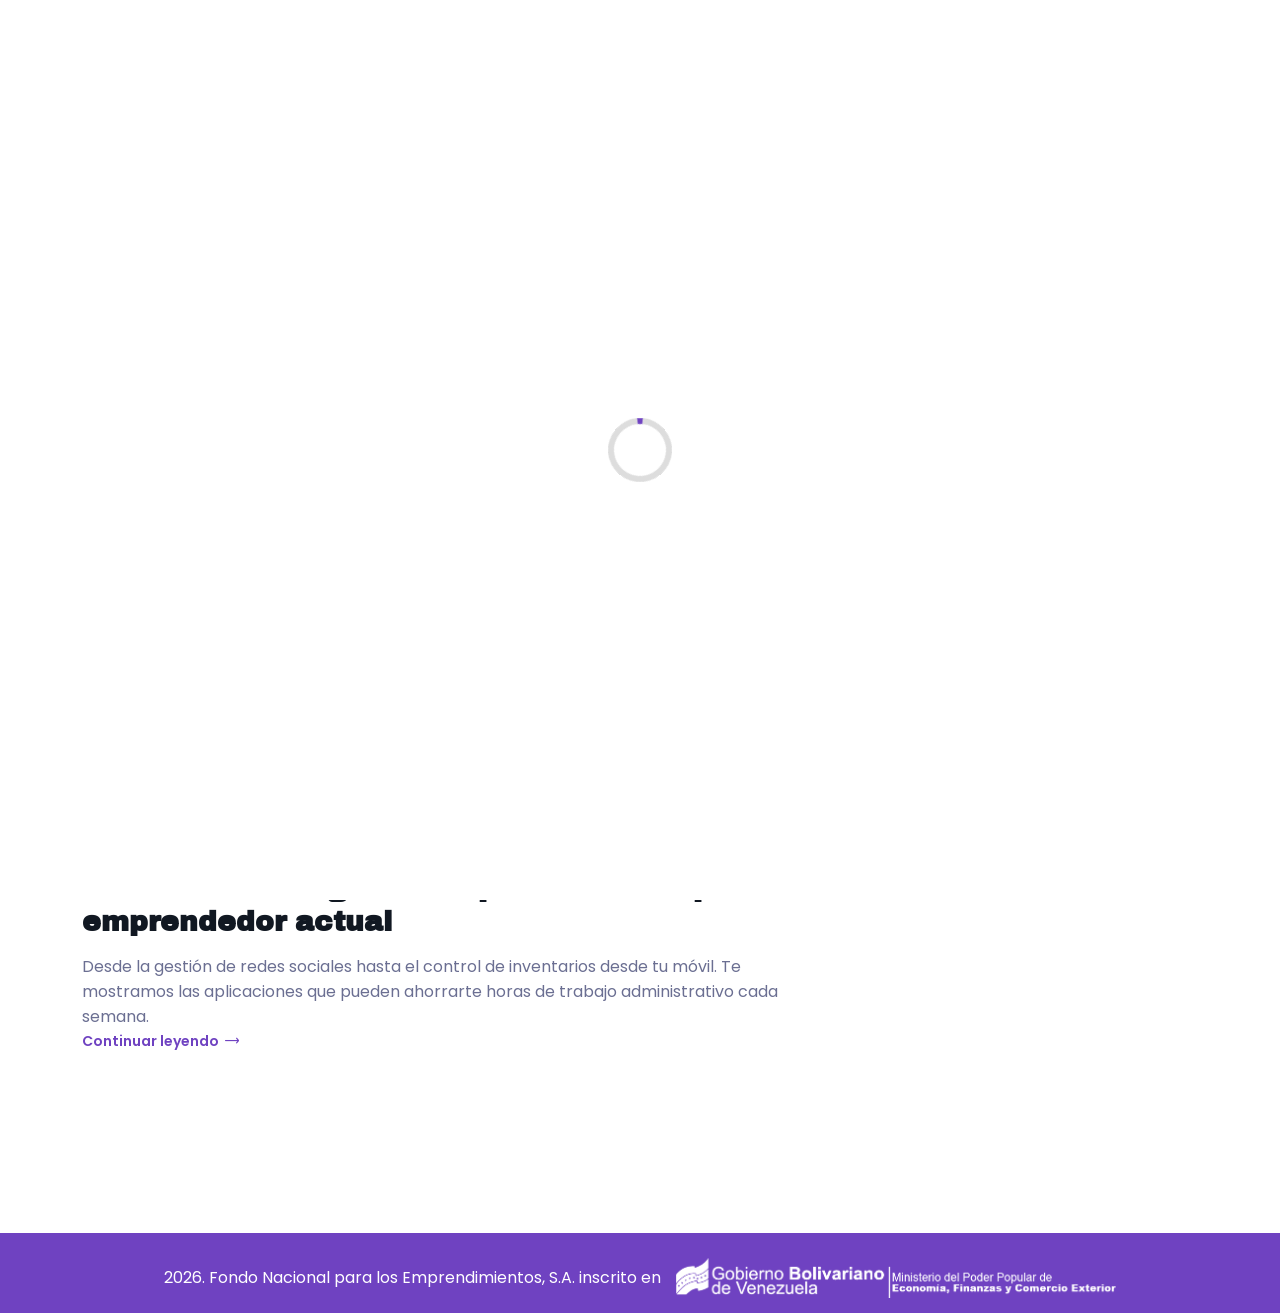
==== blog.html @ 6a9e2966 "Blog and new details paged added" ====
<!DOCTYPE html>
<html class="no-js" lang="">

<head>
    <meta charset="utf-8" />
    <meta http-equiv="x-ua-compatible" content="ie=edge" />
    <title>Blog - Fonaem</title>
    <meta name="description" content="" />
    <meta name="viewport" content="width=device-width, initial-scale=1" />
    <link rel="shortcut icon" type="image/x-icon" href="assets/img/favicon_fonaem.png" />

    <!-- ========================= CSS here ========================= -->
    <link rel="stylesheet" href="assets/css/bootstrap-5.0.0-beta2.min.css" />
    <link rel="stylesheet" href="assets/css/LineIcons.2.0.css" />
    <link rel="stylesheet" href="assets/css/tiny-slider.css" />
    <link rel="stylesheet" href="assets/css/animate.css" />
    <link rel="stylesheet" href="assets/css/main.css" />
    <style>
        .blog-item {
            border-bottom: 1px solid #eee;
            padding-bottom: 40px;
            margin-bottom: 40px;
            transition: all 0.3s ease;
        }

        .blog-item:last-child {
            border-bottom: none;
        }

        .blog-item .blog-content h2 {
            font-size: 28px;
            margin-bottom: 15px;
            color: var(--dark-navy);
        }

        .blog-item .blog-content h2 a:hover {
            color: var(--primary-purple);
        }

        .blog-meta {
            display: flex;
            gap: 20px;
            margin-bottom: 15px;
            font-size: 14px;
            color: #6B6F92;
        }

        .blog-meta i {
            color: var(--primary-purple);
            margin-right: 5px;
        }

        /* Timeline Styles */
        .timeline-sidebar {
            background: #f8f9ff;
            padding: 30px;
            border-radius: 16px;
            position: sticky;
            top: 100px;
        }

        .timeline-title {
            font-size: 20px;
            font-weight: 700;
            margin-bottom: 25px;
            color: var(--dark-navy);
            border-left: 4px solid var(--primary-purple);
            padding-left: 15px;
        }

        .timeline-list {
            position: relative;
            padding-left: 30px;
            list-style: none;
        }

        .timeline-list::before {
            content: '';
            position: absolute;
            left: 0;
            top: 0;
            bottom: 0;
            width: 2px;
            background: #E4E9FF;
        }

        .timeline-item {
            position: relative;
            margin-bottom: 30px;
        }

        .timeline-item::before {
            content: '';
            position: absolute;
            left: -34px;
            top: 5px;
            width: 10px;
            height: 10px;
            border-radius: 50%;
            background: var(--primary-purple);
            border: 2px solid #fff;
            box-shadow: 0 0 0 3px rgba(111, 66, 193, 0.1);
        }

        .timeline-date {
            font-size: 12px;
            font-weight: 700;
            color: var(--primary-purple);
            text-transform: uppercase;
            margin-bottom: 5px;
            display: block;
        }

        .timeline-content h5 {
            font-size: 15px;
            line-height: 1.4;
            margin: 0;
            color: var(--dark-navy);
        }

        .timeline-content h5 a:hover {
            color: var(--bright-blue);
        }
    </style>
</head>

<body>
    <!-- ========================= preloader start ========================= -->
    <div class="preloader">
        <div class="loader">
            <div class="spinner">
                <div class="spinner-container">
                    <div class="spinner-rotator">
                        <div class="spinner-left">
                            <div class="spinner-circle"></div>
                        </div>
                        <div class="spinner-right">
                            <div class="spinner-circle"></div>
                        </div>
                    </div>
                </div>
            </div>
        </div>
    </div>
    <!-- preloader end -->

    <!-- ========================= header start ========================= -->
    <header class="header">
        <div class="navbar-area sticky">
            <div class="container">
                <div class="row align-items-center">
                    <div class="col-lg-12">
                        <nav class="navbar navbar-expand-lg">
                            <a class="navbar-brand" href="index.html">
                                <img src="assets/img/logo/fonaem_logo.png" alt="Logo" />
                            </a>
                            <button class="navbar-toggler" type="button" data-bs-toggle="collapse"
                                data-bs-target="#navbarSupportedContent" aria-controls="navbarSupportedContent"
                                aria-expanded="false" aria-label="Toggle navigation">
                                <span class="toggler-icon"></span>
                                <span class="toggler-icon"></span>
                                <span class="toggler-icon"></span>
                            </button>

                            <div class="collapse navbar-collapse sub-menu-bar" id="navbarSupportedContent">
                                <ul id="nav" class="navbar-nav ms-auto">
                                    <li class="nav-item">
                                        <a class="" href="index.html#home">Inicio</a>
                                    </li>
                                    <li class="nav-item">
                                        <a class="" href="index.html#noticias">Noticias</a>
                                    </li>
                                    <li class="nav-item">
                                        <a class="" href="index.html#service">Productos</a>
                                    </li>
                                    <li class="nav-item">
                                        <a class="" href="index.html#gallery">Galeria</a>
                                    </li>
                                    <!-- <li class="nav-item">
                                        <a class="how-to-btn" href="index.html#home">Como solicitar?</a>
                                    </li> -->
                                    <li class="nav-item">
                                        <a class="active" href="blog.html">Blog</a>
                                    </li>
                                </ul>
                            </div>
                        </nav>
                    </div>
                </div>
            </div>
        </div>
    </header>
    <!-- ========================= header end ========================= -->

    <!-- ========================= page-title-section start ========================= -->
    <section class="page-title-section pt-150 pb-50">
        <div class="container">
            <div class="row">
                <div class="col-lg-12">
                    <div class="section-title">
                        <h2 class="wow fadeInUp" data-wow-delay=".2s">Blog de <span
                                style="color: var(--primary-purple);">Noticias</span></h2>
                        <p class="wow fadeInUp" data-wow-delay=".4s">Información relevante para potenciar tu
                            crecimiento.</p>
                    </div>
                </div>
            </div>
        </div>
    </section>
    <!-- ========================= page-title-section end ========================= -->

    <!-- ========================= blog-section start ========================= -->
    <section class="blog-section pb-100">
        <div class="container">
            <div class="row">
                <!-- Main Blog Content -->
                <div class="col-lg-8">
                    <!-- Blog Item 1 -->
                    <div class="blog-item wow fadeInUp" data-wow-delay=".2s">
                        <div class="blog-content">
                            <div class="blog-meta">
                                <span><i class="lni lni-calendar"></i> 22 de Febrero, 2026</span>
                                <span><i class="lni lni-tag"></i> Guía</span>
                            </div>
                            <h2><a href="post-detail.html">Cómo formalizar tu emprendimiento en 5 pasos efectivos</a>
                            </h2>
                            <p>La formalización es el primer paso hacia el éxito sostenible. Descubre los requisitos
                                legales, desde el registro Mercantil hasta el RIF Emprendedor, y cómo Fonaem te acompaña
                                en cada etapa del proceso digital.</p>
                            <a href="post-detail.html" class="news-link mt-15">Continuar leyendo <i
                                    class="lni lni-arrow-right"></i></a>
                        </div>
                    </div>

                    <!-- Blog Item 2 -->
                    <div class="blog-item wow fadeInUp" data-wow-delay=".3s">
                        <div class="blog-content">
                            <div class="blog-meta">
                                <span><i class="lni lni-calendar"></i> 20 de Febrero, 2026</span>
                                <span><i class="lni lni-tag"></i> Finanzas</span>
                            </div>
                            <h2><a href="post-detail.html">Claves para una gestión financiera saludable en tu
                                    negocio</a></h2>
                            <p>¿Conoces la diferencia entre ingresos y ganancias reales? Aprende herramientas básicas de
                                flujo de caja y cómo solicitar tu microcrédito para capital de trabajo de forma
                                inteligente.</p>
                            <a href="post-detail.html" class="news-link mt-15">Continuar leyendo <i
                                    class="lni lni-arrow-right"></i></a>
                        </div>
                    </div>

                    <!-- Blog Item 3 -->
                    <div class="blog-item wow fadeInUp" data-wow-delay=".4s">
                        <div class="blog-content">
                            <div class="blog-meta">
                                <span><i class="lni lni-calendar"></i> 18 de Febrero, 2026</span>
                                <span><i class="lni lni-tag"></i> Tecnología</span>
                            </div>
                            <h2><a href="post-detail.html">Herramientas digitales imprescindibles para el emprendedor
                                    actual</a></h2>
                            <p>Desde la gestión de redes sociales hasta el control de inventarios desde tu móvil. Te
                                mostramos las aplicaciones que pueden ahorrarte horas de trabajo administrativo cada
                                semana.</p>
                            <a href="post-detail.html" class="news-link mt-15">Continuar leyendo <i
                                    class="lni lni-arrow-right"></i></a>
                        </div>
                    </div>
                </div>

                <!-- Sidebar Timeline -->
                <div class="col-lg-4">
                    <div class="timeline-sidebar wow fadeInRight" data-wow-delay=".5s">
                        <h4 class="timeline-title">Eventos Recientes</h4>
                        <ul class="timeline-list">
                            <li class="timeline-item">
                                <span class="timeline-date">Hoy</span>
                                <div class="timeline-content">
                                    <h5><a href="javascript:void(0)">Apertura de nuevas oficinas de atención
                                            regional</a></h5>
                                </div>
                            </li>
                            <li class="timeline-item">
                                <span class="timeline-date">Ayer</span>
                                <div class="timeline-content">
                                    <h5><a href="javascript:void(0)">Culminación del taller de marketing digital
                                            avanzado</a></h5>
                                </div>
                            </li>
                            <li class="timeline-item">
                                <span class="timeline-date">20 Feb</span>
                                <div class="timeline-content">
                                    <h5><a href="javascript:void(0)">Entrega de financiamientos en el estado Miranda</a>
                                    </h5>
                                </div>
                            </li>
                            <li class="timeline-item">
                                <span class="timeline-date">15 Feb</span>
                                <div class="timeline-content">
                                    <h5><a href="javascript:void(0)">Lanzamiento de la nueva actualización de nuestra
                                            App</a></h5>
                                </div>
                            </li>
                        </ul>
                    </div>
                </div>
            </div>
        </div>
    </section>
    <!-- ========================= blog-section end ========================= -->

    <!-- ========================= footer start ========================= -->
    <footer class="footer">
        <div class="container">
            <div class="widget-wrapper">
            </div>
        </div>
    </footer>

    <div class="copy-right">
        <p>2026. Fondo Nacional para los Emprendimientos, S.A. inscrito en </p>
        <img src="assets/img/footer/footer_cintillo.png" alt="" />
    </div>
    <!-- ========================= footer end ========================= -->

    <!-- ========================= scroll-top ========================= -->
    <a href="#" class="scroll-top btn-hover">
        <i class="lni lni-chevron-up"></i>
    </a>

    <!-- ========================= JS here ========================= -->
    <script src="assets/js/bootstrap-5.0.0-beta2.min.js"></script>
    <script src="assets/js/count-up.min.js"></script>
    <script src="assets/js/tiny-slider.js"></script>
    <script src="assets/js/wow.min.js"></script>
    <script src="assets/js/polifill.js"></script>
    <script src="assets/js/main.js"></script>
</body>

</html>
---- assets/css/main.css ----
/* ============================
  Template Name: Bliss
  Author: uideck
  Description: Digital Agency Bootstrap 5 Landing Page.
  Version: 1.0
=============================== */
@import url("https://fonts.googleapis.com/css2?family=Archivo+Black&family=Archivo:wght@400;500;600;700&family=Poppins:wght@400;500;600;700&display=swap");

.counter-up-section .counter-up-content .counter-up-wrapper .single-counter .icon,
.footer .widget-wrapper .footer-widget .socials li a {
  display: flex;
  justify-content: center;
  align-items: center;
}

/*===========================
    01.COMMON css 
===========================*/
:root {
  --primary-purple: #6F42C1;
  --dark-navy: #111822;
  --bright-blue: #00B4D8;
  --white: #FFFFFF;
  --body-color: #6B6F92;
  --heading-color: var(--dark-navy);
}

body {
  font-family: "Poppins", sans-serif;
  font-weight: normal;
  font-style: normal;
  color: var(--body-color);
  overflow-x: hidden;
  width: 100%;
}

img {
  max-width: 100%;
  height: auto;
}

* {
  margin: 0;
  padding: 0;
  box-sizing: border-box;
}

a:focus,
input:focus,
textarea:focus,
button:focus,
.btn:focus,
.btn.focus,
.btn:not(:disabled):not(.disabled).active,
.btn:not(:disabled):not(.disabled):active {
  text-decoration: none;
  outline: none;
  box-shadow: none;
}

a:hover {
  color: var(--primary-purple);
}

a {
  transition: all 0.3s ease-out 0s;
}

a,
a:focus,
a:hover {
  text-decoration: none;
}

i,
span,
a {
  display: inline-block;
}

audio,
canvas,
iframe,
img,
svg,
video {
  vertical-align: middle;
}

h1,
h2,
h3,
h4,
h5,
h6 {
  font-family: "Archivo Black", sans-serif;
  font-weight: 700;
  margin: 0px;
  color: var(--heading-color);
}

.section-title p {
  font-size: 18px;
  line-height: 28px;
}

h1 a,
h2 a,
h3 a,
h4 a,
h5 a,
h6 a {
  color: inherit;
}

h1 {
  font-size: 40px;
}

h2 {
  font-size: 30px;
}

h3 {
  font-size: 25px;
}

h4 {
  font-size: 20px;
}

h5 {
  font-size: 18px;
}

h6 {
  font-size: 16px;
}

ul,
ol {
  margin: 0px;
  padding: 0px;
  list-style-type: none;
}

p {
  font-size: 16px;
  font-weight: 400;
  line-height: 25px;
  margin: 0px;
}

.img-bg {
  background-position: center center;
  background-size: cover;
  background-repeat: no-repeat;
  width: 100%;
  height: 100%;
}

.error {
  color: orangered;
}

.success {
  color: green;
}

/*===== All Button Style =====*/
.main-btn {
  display: inline-block;
  font-weight: 500;
  text-align: center;
  white-space: nowrap;
  vertical-align: middle;
  user-select: none;
  padding: 20px 40px;
  font-size: 18px;
  border-radius: 50px;
  color: #fff;
  cursor: pointer;
  z-index: 5;
  transition: all .4s ease-in-out;
  border: none;
  background: var(--primary-purple);
  overflow: hidden;
}

.main-btn:hover {
  color: #fff;
}

.main-btn.border-btn {
  border: 2px solid var(--primary-purple);
  background: transparent;
  color: var(--heading-color);
}

.btn-hover {
  position: relative;
  overflow: hidden;
}

.btn-hover::after {
  content: '';
  position: absolute;
  width: 0%;
  height: 0%;
  border-radius: 50%;
  background: rgba(0, 0, 0, 0.05);
  top: 50%;
  left: 50%;
  padding: 50%;
  z-index: -1;
  transition: all 0.3s ease-out 0s;
  transform: translate3d(-50%, -50%, 0) scale(0);
}

.btn-hover:hover::after {
  transform: translate3d(-50%, -50%, 0) scale(1.3);
}

.scroll-top {
  width: 45px;
  height: 45px;
  background: var(--primary-purple);
  display: none;
  justify-content: center;
  align-items: center;
  font-size: 18px;
  color: #fff;
  border-radius: 5px;
  position: fixed;
  bottom: 30px;
  right: 30px;
  z-index: 9;
  cursor: pointer;
  transition: all 0.3s ease-out 0s;
}

.scroll-top:hover {
  color: #fff;
  background: rgba(78, 110, 241, 0.8);
}

@keyframes animation1 {
  0% {
    transform: translateY(30px);
  }

  50% {
    transform: translateY(-30px);
  }

  100% {
    transform: translateY(30px);
  }
}

/*===== All Preloader Style =====*/
.preloader {
  /* Body Overlay */
  position: fixed;
  top: 0;
  left: 0;
  display: table;
  height: 100%;
  width: 100%;
  /* Change Background Color */
  background: #fff;
  z-index: 99999;
}

.preloader .loader {
  display: table-cell;
  vertical-align: middle;
  text-align: center;
}

.preloader .loader .spinner {
  position: absolute;
  left: 50%;
  top: 50%;
  width: 64px;
  margin-left: -32px;
  z-index: 18;
  pointer-events: none;
}

.preloader .loader .spinner .spinner-container {
  pointer-events: none;
  position: absolute;
  width: 100%;
  padding-bottom: 100%;
  top: 50%;
  left: 50%;
  margin-top: -50%;
  margin-left: -50%;
  animation: spinner-linspin 1568.2353ms linear infinite;
}

.preloader .loader .spinner .spinner-container .spinner-rotator {
  position: absolute;
  width: 100%;
  height: 100%;
  animation: spinner-easespin 5332ms cubic-bezier(0.4, 0, 0.2, 1) infinite both;
}

.preloader .loader .spinner .spinner-container .spinner-rotator .spinner-left {
  position: absolute;
  top: 0;
  left: 0;
  bottom: 0;
  overflow: hidden;
  right: 50%;
}

.preloader .loader .spinner .spinner-container .spinner-rotator .spinner-right {
  position: absolute;
  top: 0;
  right: 0;
  bottom: 0;
  overflow: hidden;
  left: 50%;
}

.preloader .loader .spinner-circle {
  box-sizing: border-box;
  position: absolute;
  width: 200%;
  height: 100%;
  border-style: solid;
  /* Spinner Color */
  border-color: var(--primary-purple) var(--primary-purple) #ddd;
  border-radius: 50%;
  border-width: 6px;
}

.preloader .loader .spinner-left .spinner-circle {
  left: 0;
  right: -100%;
  border-right-color: #ddd;
  animation: spinner-left-spin 1333ms cubic-bezier(0.4, 0, 0.2, 1) infinite both;
}

.preloader .loader .spinner-right .spinner-circle {
  left: -100%;
  right: 0;
  border-left-color: #ddd;
  animation: right-spin 1333ms cubic-bezier(0.4, 0, 0.2, 1) infinite both;
}

/* Preloader Animations */

@keyframes spinner-linspin {
  to {
    transform: rotate(360deg);
  }
}

@keyframes spinner-easespin {
  12.5% {
    transform: rotate(135deg);
  }

  25% {
    transform: rotate(270deg);
  }

  37.5% {
    transform: rotate(405deg);
  }

  50% {
    transform: rotate(540deg);
  }

  62.5% {
    transform: rotate(675deg);
  }

  75% {
    transform: rotate(810deg);
  }

  87.5% {
    transform: rotate(945deg);
  }

  to {
    transform: rotate(1080deg);
  }
}

@keyframes spinner-left-spin {
  0% {
    transform: rotate(130deg);
  }

  50% {
    transform: rotate(-5deg);
  }

  to {
    transform: rotate(130deg);
  }
}

@keyframes right-spin {
  0% {
    transform: rotate(-130deg);
  }

  50% {
    transform: rotate(5deg);
  }

  to {
    transform: rotate(-130deg);
  }
}

/*===========================
    02.HEADER css 
===========================*/
/*===== NAVBAR =====*/
.navbar-area {
  position: absolute;
  top: 0;
  left: 0;
  width: 100%;
  z-index: 99;
  transition: all 0.3s ease-out 0s;
  background-color: var(--primary-purple);
}

.sticky {
  position: fixed;
  z-index: 99;
  background-color: var(--primary-purple);
  box-shadow: 0px 20px 50px 0px rgba(0, 0, 0, 0.05);
  transition: all 0.3s ease-out 0s;

}

.sticky .navbar {
  padding: 17px 0;
}

@media only screen and (min-width: 768px) and (max-width: 991px),
(max-width: 767px) {
  .sticky .navbar {
    padding: 15px 0;
  }
}

.navbar-area .sticky .navbar .navbar-nav .nav-item a {
  color: #fff;
}

.sticky .navbar .navbar-toggler .toggler-icon {
  background-color: #fff;
}

.navbar {
  padding: 0;
  border-radius: 5px;
  position: relative;
  transition: all 0.3s ease-out 0s;
  padding: 20px 0;
  color: #fff;
}

@media only screen and (min-width: 768px) and (max-width: 991px),
(max-width: 767px) {
  .navbar {
    padding: 17px 0;
  }
}

.navbar-brand {
  padding: 0;
}

.navbar-brand img {
  max-width: 220px;
}

.navbar-toggler {
  padding: 0;
}

.navbar-toggler:focus {
  outline: none;
  box-shadow: none;
}

.navbar-toggler .toggler-icon {
  width: 30px;
  height: 2px;
  background-color: #fff;
  display: block;
  margin: 5px 0;
  position: relative;
  transition: all 0.3s ease-out 0s;
}

.navbar-toggler.active .toggler-icon:nth-of-type(1) {
  transform: rotate(45deg);
  top: 7px;
}

.navbar-toggler.active .toggler-icon:nth-of-type(2) {
  opacity: 0;
}

.navbar-toggler.active .toggler-icon:nth-of-type(3) {
  transform: rotate(135deg);
  top: -7px;
}

@media only screen and (min-width: 768px) and (max-width: 991px),
(max-width: 767px) {
  .navbar-collapse {
    position: absolute;
    top: 100%;
    left: 0;
    width: 100%;
    background-color: var(--primary-purple);
    z-index: 9;
    box-shadow: 0px 15px 20px 0px rgba(0, 0, 0, 0.1);
    padding: 5px 12px;
  }
}

.navbar-nav .nav-item {
  position: relative;
  margin-left: 40px;
}

@media only screen and (min-width: 768px) and (max-width: 991px),
(max-width: 767px) {
  .navbar-nav .nav-item {
    margin-left: 20px;
  }
}

.navbar-nav .nav-item a {
  font-size: 18px;
  font-weight: 400;
  color: #fff;
  transition: all 0.3s ease-out 0s;
  padding: 10px 0;
  position: relative;
}

@media only screen and (min-width: 768px) and (max-width: 991px),
(max-width: 767px) {
  .navbar-nav .nav-item a {
    display: inline-block;
    padding: 6px 0px;
    color: #fff;
  }
}

.navbar-nav .nav-item a::before {
  content: '';
  position: absolute;
  bottom: 0;
  right: 0;
  left: auto;
  width: 0;
  height: 2px;
  background: #4E6EF1;
  z-index: -1;
  opacity: 0;
  border-radius: 10px;
  transition: all 0.3s ease-out 0s;
}

.navbar-nav .nav-item a:hover,
.navbar-nav .nav-item a.active {
  color: var(--bright-blue);
}

.navbar-nav .nav-item a:hover::before,
.navbar-nav .nav-item a.active::before {
  right: auto;
  left: 0;
  opacity: 1;
  width: 100%;
  background: var(--bright-blue);
}

.navbar-nav .nav-item:hover .sub-menu {
  top: 100%;
  opacity: 1;
  visibility: visible;
}

@media only screen and (min-width: 768px) and (max-width: 991px) {
  .navbar-nav .nav-item:hover .sub-menu {
    top: 0;
  }
}

@media (max-width: 767px) {
  .navbar-nav .nav-item:hover .sub-menu {
    top: 0;
  }
}

.navbar-nav .nav-item .sub-menu {
  width: 200px;
  background-color: var(--primary-purple);
  box-shadow: 0px 0px 20px 0px rgba(0, 0, 0, 0.1);
  position: absolute;
  top: 110%;
  left: 0;
  opacity: 0;
  visibility: hidden;
  transition: all 0.3s ease-out 0s;
}

@media only screen and (min-width: 768px) and (max-width: 991px) {
  .navbar-nav .nav-item .sub-menu {
    position: relative;
    width: 100%;
    top: 0;
    display: none;
    opacity: 1;
    visibility: visible;
  }
}

@media (max-width: 767px) {
  .navbar-nav .nav-item .sub-menu {
    position: relative;
    width: 100%;
    top: 0;
    display: none;
    opacity: 1;
    visibility: visible;
  }
}

.navbar-nav .nav-item .sub-menu li {
  display: block;
}

.navbar-nav .nav-item .sub-menu li a {
  display: block;
  padding: 8px 20px;
  color: #222;
}

.navbar-nav .nav-item .sub-menu li a.active,
.navbar-nav .nav-item .sub-menu li a:hover {
  padding-left: 25px;
  color: #4E6EF1;
}

.navbar-nav .sub-nav-toggler {
  display: none;
}

@media only screen and (min-width: 768px) and (max-width: 991px) {
  .navbar-nav .sub-nav-toggler {
    display: block;
    position: absolute;
    right: 0;
    top: 0;
    background: none;
    color: #222;
    font-size: 18px;
    border: 0;
    width: 30px;
    height: 30px;
  }
}

@media (max-width: 767px) {
  .navbar-nav .sub-nav-toggler {
    display: block;
    position: absolute;
    right: 0;
    top: 0;
    background: none;
    color: #222;
    font-size: 18px;
    border: 0;
    width: 30px;
    height: 30px;
  }
}

.navbar-nav .sub-nav-toggler span {
  width: 8px;
  height: 8px;
  border-left: 1px solid #222;
  border-bottom: 1px solid #222;
  transform: rotate(-45deg);
  position: relative;
  top: -5px;
}

/* ============== hero-area ============ */
.hero-section {
  position: relative;
  z-index: 1;
  padding: 160px 0 120px;
  background-image: url("../img/hero/hero-bg.jpg");
  background-repeat: no-repeat;
  background-position: left bottom;
  background-size: cover;
}

@media only screen and (min-width: 1200px) and (max-width: 1399px) {
  .hero-section {
    padding: 180px 0 140px;
  }
}

@media only screen and (min-width: 992px) and (max-width: 1199px) {
  .hero-section {
    padding: 180px 0 140px;
  }
}

@media only screen and (min-width: 768px) and (max-width: 991px) {
  .hero-section .hero-content {
    margin-bottom: 50px;
  }
}

@media (max-width: 767px) {
  .hero-section .hero-content {
    margin-bottom: 50px;
  }
}

.hero-section .hero-content span {
  font-family: "Archivo Black", sans-serif;
  font-size: 30px;
  color: var(--primary-purple);
  margin-bottom: 20px;
}

@media only screen and (min-width: 992px) and (max-width: 1199px) {
  .hero-section .hero-content span {
    font-size: 25px;
  }
}

.hero-section .hero-content h1 {
  font-size: 50px;
  margin-bottom: 35px;
}

@media only screen and (min-width: 1200px) and (max-width: 1399px) {
  .hero-section .hero-content h1 {
    font-size: 45px;
  }
}

@media only screen and (min-width: 992px) and (max-width: 1199px) {
  .hero-section .hero-content h1 {
    font-size: 37px;
  }
}

@media (max-width: 767px) {
  .hero-section .hero-content h1 {
    font-size: 36px;
  }
}

@media only screen and (min-width: 480px) and (max-width: 767px) {
  .hero-section .hero-content h1 {
    font-size: 45px;
  }
}

.hero-section .hero-content .hero-number {
  font-size: 80px;
  color: var(--primary-purple);
  line-height: 1;
}

.hero-section .hero-content p {
  margin-bottom: 40px;
  font-size: 24px;
}

@media only screen and (min-width: 768px) {
  .hero-section .hero-img img {
    width: 100%;
    height: auto;
  }
}

@media (max-width: 767px) {
  .hero-section .hero-content {
    text-align: center;
  }

  .hero-section .hero-content .hero-number {
    font-size: 60px;
  }

  .hero-section .hero-img img {
    width: 100%;
    margin: 0 auto;
    display: block;
  }
}

.hero-section .hero-shape .shape {
  position: absolute;
  z-index: -1;
}

.hero-section .hero-shape .shape.shape-1 {
  top: -285px;
  right: -300px;
}

@media only screen and (min-width: 1200px) and (max-width: 1399px) {
  .hero-section .hero-shape .shape.shape-1 {
    top: -420px;
    right: -550px;
  }
}

@media only screen and (min-width: 992px) and (max-width: 1199px) {
  .hero-section .hero-shape .shape.shape-1 {
    top: -400px;
    right: -550px;
  }
}

@media only screen and (min-width: 768px) and (max-width: 991px) {
  .hero-section .hero-shape .shape.shape-1 {
    display: none;
  }
}

@media (max-width: 767px) {
  .hero-section .hero-shape .shape.shape-1 {
    display: none;
  }
}

.client-logo-section .single-logo {
  opacity: .43;
  transition: all 0.3s ease-out 0s;
}

.client-logo-section .single-logo:hover {
  opacity: 1;
}

.client-logo-section .single-logo img {
  max-width: 100%;
}

/* ======= about css ========*/
.about-section.new-about-section {
  background-color: #7764e8;
  padding-top: 50px;
  padding-bottom: 50px;
}

.about-img-circle {
  position: relative;
  width: 600px;
  height: 600px;
  margin: 0 auto;
  border-radius: 50%;
  overflow: hidden;
  /* border: 10px solid rgba(255, 255, 255, 0.1); */
  /* box-shadow: 0 0 0 15px rgba(255, 255, 255, 0.05); */
  /* Outer glow effect */
}

.about-img-circle img {
  width: 100%;
  height: 100%;
  object-fit: cover;
}

.new-about-section .about-content p {
  color: #fff;
  font-size: 24px;
  line-height: 1.6;
  text-align: left;
}

@media (max-width: 991px) {
  .about-img-circle {
    width: 100%;
    max-width: 400px;
    height: auto;
    aspect-ratio: 1 / 1;
    margin-bottom: 50px;
  }
}

@media (max-width: 767px) {
  .new-about-section .about-content p {
    font-size: 18px;
    text-align: center;
  }
}

.about-section .about-img img {
  width: 100%;
}

.about-section .accordion .single-faq {
  margin-bottom: 20px;
  border-radius: 10px;
  background: #fff;
  box-shadow: 0px 0px 35px #f2f4f9;
}

.about-section .accordion .single-faq button {
  padding: 20px 30px 15px;
  border: none;
  background: none;
  font-size: 20px;
  font-weight: 500;
  color: #313450;
  position: relative;
}

.about-section .accordion .single-faq button::after {
  content: "\eb2c";
  font: normal normal normal 1em/1 "LineIcons";
  position: absolute;
  right: 30px;
  top: 50%;
  transform: translateY(-50%);
  transition: all 0.3s ease-out 0s;
}

.about-section .accordion .single-faq button.collapsed::after {
  content: "\eb53";
}

.about-section .accordion .single-faq .faq-content {
  padding: 0 30px;
  padding-bottom: 20px;
}

/* ============== service css ==============*/
.service-section {
  background-image: url("../img/service/service-bg.jpg");
}

.service-section .single-service {
  text-align: center;
  padding: 50px 10px;
  border-radius: 10px;
  background: #fff;
  margin-bottom: 30px;
  cursor: pointer;
  transition: all 0.3s ease-out;
}

.service-section .single-service:hover {
  transform: translateY(-10px) scale(1.05);
  box-shadow: 0 10px 30px rgba(0, 0, 0, 0.1);
}

/* .service-section .single-service:hover .icon {
  color: #fff;
} */

/* 
.service-section .single-service:hover .icon.color-1 {
  background: #FB32FB;
}

.service-section .single-service:hover .icon.color-2 {
  background: #4E6EF1;
}

.service-section .single-service:hover .icon.color-3 {
  background: #FF3B3B;
}

.service-section .single-service:hover .icon.color-4 {
  background: #5A37FF;
} */

.service-section .single-service .icon {
  width: 95px;
  height: 95px;
  border-radius: 50%;
  display: flex;
  justify-content: center;
  align-items: center;
  margin: auto;
  margin-bottom: 30px;
  font-size: 40px;
  color: #313450;
  transition: all 0.3s ease-out 0s;
}

.service-section .single-service .icon.color-1 {
  background: #FFEFFF;
}

.service-section .single-service .icon.color-2 {
  background: #E4E9FF;
}

.service-section .single-service .icon.color-3 {
  background: #FFEAEA;
}

.service-section .single-service .icon.color-4 {
  background: #ECE8FF;
}

.service-section .single-service .content h3 {
  font-size: 24px;
  margin-bottom: 15px;
}

/* ============= counter-up css =========== */
@media only screen and (min-width: 1400px) {
  .counter-up-section .counter-up-content {
    margin-right: 65px;
  }
}

.counter-up-section .counter-up-content .counter-up-wrapper .single-counter {
  margin-bottom: 35px;
}

.counter-up-section .counter-up-content .counter-up-wrapper .single-counter .icon {
  width: 80px;
  height: 80px;
  border-radius: 10px;
  margin-bottom: 20px;
  color: #4E6EF1;
  font-size: 42px;
}

.counter-up-section .counter-up-content .counter-up-wrapper .single-counter .icon.color-1 {
  background: #FFEFFF;
}

.counter-up-section .counter-up-content .counter-up-wrapper .single-counter .icon.color-2 {
  background: #E1F2FB;
}

.counter-up-section .counter-up-content .counter-up-wrapper .single-counter .icon.color-3 {
  background: #FFEAEA;
}

.counter-up-section .counter-up-content .counter-up-wrapper .single-counter .icon.color-4 {
  background: #ECE8FF;
}

.counter-up-section .counter-up-content .counter-up-wrapper .single-counter .content h1 {
  font-size: 45px;
  margin-bottom: 10px;
}

@media only screen and (min-width: 992px) and (max-width: 1199px) {
  .counter-up-section .counter-up-content .counter-up-wrapper .single-counter .content h1 {
    font-size: 38px;
  }
}

.counter-up-section .counter-up-content .counter-up-wrapper .single-counter .content span {
  font-size: 25px;
  font-weight: 500;
}

@media only screen and (min-width: 992px) and (max-width: 1199px) {
  .counter-up-section .counter-up-content .counter-up-wrapper .single-counter .content span {
    font-size: 18px;
  }
}

.counter-up-section .counter-up-img img {
  width: 100%;
}

/* =========== footer css =========== */
.footer {
  background-color: var(--primary-purple);
  padding-top: 10px;
  color: #fff;
}

.footer .widget-wrapper .footer-widget {
  margin-bottom: 40px;
}

.footer .widget-wrapper .footer-widget .desc {
  font-size: 18px;
  line-height: 28px;
}

.footer .widget-wrapper .footer-widget .socials {
  display: flex;
  align-items: center;
}

.footer .widget-wrapper .footer-widget .socials li {
  margin-right: 20px;
}

.footer .widget-wrapper .footer-widget .socials li a {
  width: 40px;
  height: 40px;
  border-radius: 50%;
  color: #6B6F92;
  background: #fff;
}

.footer .widget-wrapper .footer-widget .socials li a:hover {
  padding-left: 0px;
}

.footer .widget-wrapper .footer-widget h3 {
  margin-bottom: 35px;
  color: #fff;
}

.footer .widget-wrapper .footer-widget ul li {
  font-size: 18px;
  line-height: 36px;
}

.footer .widget-wrapper .footer-widget ul li a {
  color: #fff;
}

.footer .widget-wrapper .footer-widget ul li a:hover {
  color: var(--bright-blue);
  padding-left: 7px;
}

.copy-right {
  width: 100%;
  text-align: center;
  font-size: large;
  padding: 15px 15px;
  background-color: var(--primary-purple);
  color: #fff;
  display: flex;
  justify-content: center;
  align-items: center;
  flex-wrap: wrap;
}

.copy-right p {
  margin-bottom: 0;
  margin-right: 15px;
}

.copy-right img {
  max-width: 100%;
  height: auto;
  max-height: 40px;
}

@media (max-width: 767px) {
  .copy-right {
    flex-direction: column;
    font-size: 18px;
    gap: 15px;
  }

  .copy-right p {
    margin-right: 0;
  }
}

.gallery-slider-wrapper {
  position: relative;
  padding: 20px 0;
  overflow: hidden;
}

/* ======================
    DEFAULT CSS
========================= */
.mt-5 {
  margin-top: 5px;
}

.mt-10 {
  margin-top: 10px;
}

.mt-15 {
  margin-top: 15px;
}

.mt-20 {
  margin-top: 20px;
}

.mt-25 {
  margin-top: 25px;
}

.mt-30 {
  margin-top: 30px;
}

.mt-35 {
  margin-top: 35px;
}

.mt-40 {
  margin-top: 40px;
}

.mt-45 {
  margin-top: 45px;
}

.mt-50 {
  margin-top: 50px;
}

.mt-55 {
  margin-top: 55px;
}

.mt-60 {
  margin-top: 60px;
}

.mt-65 {
  margin-top: 65px;
}

.mt-70 {
  margin-top: 70px;
}

.mt-75 {
  margin-top: 75px;
}

.mt-80 {
  margin-top: 80px;
}

.mt-85 {
  margin-top: 85px;
}

.mt-90 {
  margin-top: 90px;
}

.mt-95 {
  margin-top: 95px;
}

.mt-100 {
  margin-top: 100px;
}

.mt-105 {
  margin-top: 105px;
}

.mt-110 {
  margin-top: 110px;
}

.mt-115 {
  margin-top: 115px;
}

.mt-120 {
  margin-top: 120px;
}

.mt-125 {
  margin-top: 125px;
}

.mt-130 {
  margin-top: 130px;
}

.mt-135 {
  margin-top: 135px;
}

.mt-140 {
  margin-top: 140px;
}

.mt-145 {
  margin-top: 145px;
}

.mt-150 {
  margin-top: 150px;
}

.mt-155 {
  margin-top: 155px;
}

.mt-160 {
  margin-top: 160px;
}

.mt-165 {
  margin-top: 165px;
}

.mt-170 {
  margin-top: 170px;
}

.mt-175 {
  margin-top: 175px;
}

.mt-180 {
  margin-top: 180px;
}

.mt-185 {
  margin-top: 185px;
}

.mt-190 {
  margin-top: 190px;
}

.mt-195 {
  margin-top: 195px;
}

.mt-200 {
  margin-top: 200px;
}

.mt-205 {
  margin-top: 205px;
}

.mt-210 {
  margin-top: 210px;
}

.mt-215 {
  margin-top: 215px;
}

.mt-220 {
  margin-top: 220px;
}

.mt-225 {
  margin-top: 225px;
}

.mb-5 {
  margin-bottom: 5px;
}

.mb-10 {
  margin-bottom: 10px;
}

.mb-15 {
  margin-bottom: 15px;
}

.mb-20 {
  margin-bottom: 20px;
}

.mb-25 {
  margin-bottom: 25px;
}

.mb-30 {
  margin-bottom: 30px;
}

.mb-35 {
  margin-bottom: 35px;
}

.mb-40 {
  margin-bottom: 40px;
}

.mb-45 {
  margin-bottom: 45px;
}

.mb-50 {
  margin-bottom: 50px;
}

.mb-55 {
  margin-bottom: 55px;
}

.mb-60 {
  margin-bottom: 60px;
}

.mb-65 {
  margin-bottom: 65px;
}

.mb-70 {
  margin-bottom: 70px;
}

.mb-75 {
  margin-bottom: 75px;
}

.mb-80 {
  margin-bottom: 80px;
}

.mb-85 {
  margin-bottom: 85px;
}

.mb-90 {
  margin-bottom: 90px;
}

.mb-95 {
  margin-bottom: 95px;
}

.mb-100 {
  margin-bottom: 100px;
}

.mb-105 {
  margin-bottom: 105px;
}

.mb-110 {
  margin-bottom: 110px;
}

.mb-115 {
  margin-bottom: 115px;
}

.mb-120 {
  margin-bottom: 120px;
}

.mb-125 {
  margin-bottom: 125px;
}

.mb-130 {
  margin-bottom: 130px;
}

.mb-135 {
  margin-bottom: 135px;
}

.mb-140 {
  margin-bottom: 140px;
}

.mb-145 {
  margin-bottom: 145px;
}

.mb-150 {
  margin-bottom: 150px;
}

.mb-155 {
  margin-bottom: 155px;
}

.mb-160 {
  margin-bottom: 160px;
}

.mb-165 {
  margin-bottom: 165px;
}

.mb-170 {
  margin-bottom: 170px;
}

.mb-175 {
  margin-bottom: 175px;
}

.mb-180 {
  margin-bottom: 180px;
}

.mb-185 {
  margin-bottom: 185px;
}

.mb-190 {
  margin-bottom: 190px;
}

.mb-195 {
  margin-bottom: 195px;
}

.mb-200 {
  margin-bottom: 200px;
}

.mb-205 {
  margin-bottom: 205px;
}

.mb-210 {
  margin-bottom: 210px;
}

.mb-215 {
  margin-bottom: 215px;
}

.mb-220 {
  margin-bottom: 220px;
}

.mb-225 {
  margin-bottom: 225px;
}

.pt-5 {
  padding-top: 5px;
}

.pt-10 {
  padding-top: 10px;
}

.pt-15 {
  padding-top: 15px;
}

.pt-20 {
  padding-top: 20px;
}

.pt-25 {
  padding-top: 25px;
}

.pt-30 {
  padding-top: 30px;
}

.pt-35 {
  padding-top: 35px;
}

.pt-40 {
  padding-top: 40px;
}

.pt-45 {
  padding-top: 45px;
}

.pt-50 {
  padding-top: 50px;
}

.pt-55 {
  padding-top: 55px;
}

.pt-60 {
  padding-top: 60px;
}

.pt-65 {
  padding-top: 65px;
}

.pt-70 {
  padding-top: 70px;
}

.pt-75 {
  padding-top: 75px;
}

.pt-80 {
  padding-top: 80px;
}

.pt-85 {
  padding-top: 85px;
}

.pt-90 {
  padding-top: 90px;
}

.pt-95 {
  padding-top: 95px;
}

.pt-100 {
  padding-top: 100px;
}

.pt-105 {
  padding-top: 105px;
}

.pt-110 {
  padding-top: 110px;
}

.pt-115 {
  padding-top: 115px;
}

.pt-120 {
  padding-top: 120px;
}

.pt-125 {
  padding-top: 125px;
}

.pt-130 {
  padding-top: 130px;
}

.pt-135 {
  padding-top: 135px;
}

.pt-140 {
  padding-top: 140px;
}

.pt-145 {
  padding-top: 145px;
}

.pt-150 {
  padding-top: 150px;
}

.pt-155 {
  padding-top: 155px;
}

.pt-160 {
  padding-top: 160px;
}

.pt-165 {
  padding-top: 165px;
}

.pt-170 {
  padding-top: 170px;
}

.pt-175 {
  padding-top: 175px;
}

.pt-180 {
  padding-top: 180px;
}

.pt-185 {
  padding-top: 185px;
}

.pt-190 {
  padding-top: 190px;
}

.pt-195 {
  padding-top: 195px;
}

.pt-200 {
  padding-top: 200px;
}

.pt-205 {
  padding-top: 205px;
}

.pt-210 {
  padding-top: 210px;
}

.pt-215 {
  padding-top: 215px;
}

.pt-220 {
  padding-top: 220px;
}

.pt-225 {
  padding-top: 225px;
}

.pb-5 {
  padding-bottom: 5px;
}

.pb-10 {
  padding-bottom: 10px;
}

.pb-15 {
  padding-bottom: 15px;
}

.pb-20 {
  padding-bottom: 20px;
}

.pb-25 {
  padding-bottom: 25px;
}

.pb-30 {
  padding-bottom: 30px;
}

.pb-35 {
  padding-bottom: 35px;
}

.pb-40 {
  padding-bottom: 40px;
}

.pb-45 {
  padding-bottom: 45px;
}

.pb-50 {
  padding-bottom: 50px;
}

.pb-55 {
  padding-bottom: 55px;
}

.pb-60 {
  padding-bottom: 60px;
}

.pb-65 {
  padding-bottom: 65px;
}

.pb-70 {
  padding-bottom: 70px;
}

.pb-75 {
  padding-bottom: 75px;
}

.pb-80 {
  padding-bottom: 80px;
}

.pb-85 {
  padding-bottom: 85px;
}

.pb-90 {
  padding-bottom: 90px;
}

.pb-95 {
  padding-bottom: 95px;
}

.pb-100 {
  padding-bottom: 100px;
}

.pb-105 {
  padding-bottom: 105px;
}

.pb-110 {
  padding-bottom: 110px;
}

.pb-115 {
  padding-bottom: 115px;
}

.pb-120 {
  padding-bottom: 120px;
}

.pb-125 {
  padding-bottom: 125px;
}

.pb-130 {
  padding-bottom: 130px;
}

.pb-135 {
  padding-bottom: 135px;
}

.pb-140 {
  padding-bottom: 140px;
}

.pb-145 {
  padding-bottom: 145px;
}

.pb-150 {
  padding-bottom: 150px;
}

.pb-155 {
  padding-bottom: 155px;
}

.pb-160 {
  padding-bottom: 160px;
}

.pb-165 {
  padding-bottom: 165px;
}

.pb-170 {
  padding-bottom: 170px;
}

.pb-175 {
  padding-bottom: 175px;
}

.pb-180 {
  padding-bottom: 180px;
}

.pb-185 {
  padding-bottom: 185px;
}

.pb-190 {
  padding-bottom: 190px;
}

.pb-195 {
  padding-bottom: 195px;
}

.pb-200 {
  padding-bottom: 200px;
}

.pb-205 {
  padding-bottom: 205px;
}

.pb-210 {
  padding-bottom: 210px;
}

.pb-215 {
  padding-bottom: 215px;
}

.pb-220 {
  padding-bottom: 220px;
}

.pb-225 {
  padding-bottom: 225px;
}

/* ======================
    News Section CSS
========================= */
.news-section {
  background-color: #f8f7ff;
}

.news-section .section-title {
  margin-bottom: 50px;
}

.news-section .section-title h2 {
  font-size: 36px;
  margin-bottom: 15px;
}

.news-section .section-title p {
  color: #6B6F92;
  max-width: 600px;
  margin: 0 auto;
}

.news-slider-wrapper {
  position: relative;
  padding-bottom: 30px;
}

.news-slider {
  display: flex !important;
}

.news-slider .tns-item {
  height: auto !important;
  display: flex !important;
}

.news-slider-controls {
  display: flex;
  justify-content: center;
  gap: 12px;
  margin-top: 36px;
}

.news-control-btn {
  width: 44px;
  height: 44px;
  border-radius: 50%;
  border: 2px solid var(--primary-purple);
  background: transparent;
  color: var(--primary-purple);
  font-size: 18px;
  cursor: pointer;
  display: flex;
  align-items: center;
  justify-content: center;
  transition: all 0.3s ease;
  line-height: 1;
}

.news-control-btn:hover {
  background: var(--primary-purple);
  color: #fff;
  transform: scale(1.05);
}

.news-card {
  background: #fff;
  border-radius: 16px;
  overflow: hidden;
  box-shadow: 0 4px 20px rgba(49, 52, 80, 0.08);
  transition: transform 0.3s ease, box-shadow 0.3s ease;
  display: flex;
  flex-direction: column;
  height: 100%;
}

.news-card:hover {
  transform: translateY(-6px);
  box-shadow: 0 16px 40px rgba(111, 66, 193, 0.18);
}

.news-card-img {
  position: relative;
  height: 200px;
  display: flex;
  align-items: flex-end;
  padding: 16px;
}

.news-card-img--emprendimiento {
  background: linear-gradient(135deg, var(--primary-purple) 0%, #4e6ef1 60%, #6c9fff 100%);
}

.news-card-img--emprendimiento::before {
  content: "🏪";
  position: absolute;
  top: 50%;
  left: 50%;
  transform: translate(-50%, -60%);
  font-size: 64px;
  opacity: 0.35;
}

.news-card-img--financiamiento {
  background: linear-gradient(135deg, #313450 0%, var(--primary-purple) 60%, #9b8aff 100%);
}

.news-card-img--financiamiento::before {
  content: "📊";
  position: absolute;
  top: 50%;
  left: 50%;
  transform: translate(-50%, -60%);
  font-size: 64px;
  opacity: 0.35;
}

.news-card-img--tecnologia {
  background: linear-gradient(135deg, #4e6ef1 0%, var(--primary-purple) 50%, #c084fc 100%);
}

.news-card-img--tecnologia::before {
  content: "💡";
  position: absolute;
  top: 50%;
  left: 50%;
  transform: translate(-50%, -60%);
  font-size: 64px;
  opacity: 0.35;
}

.news-card-img--comunidad {
  background: linear-gradient(135deg, #f59e0b 0%, #ef4444 50%, var(--primary-purple) 100%);
}

.news-card-img--comunidad::before {
  content: "🤝";
  position: absolute;
  top: 50%;
  left: 50%;
  transform: translate(-50%, -60%);
  font-size: 64px;
  opacity: 0.35;
}

.news-card-img--logros {
  background: linear-gradient(135deg, #10b981 0%, #0ea5e9 50%, var(--primary-purple) 100%);
}

.news-card-img--logros::before {
  content: "🏆";
  position: absolute;
  top: 50%;
  left: 50%;
  transform: translate(-50%, -60%);
  font-size: 64px;
  opacity: 0.35;
}

.news-badge {
  background: rgba(255, 255, 255, 0.2);
  backdrop-filter: blur(8px);
  border: 1px solid rgba(255, 255, 255, 0.4);
  color: #fff;
  font-size: 12px;
  font-weight: 600;
  padding: 5px 14px;
  border-radius: 50px;
  letter-spacing: 0.5px;
  text-transform: uppercase;
  position: relative;
  z-index: 1;
}

.news-card-body {
  padding: 28px 28px 24px;
  display: flex;
  flex-direction: column;
  gap: 12px;
  flex-grow: 1;
}

.news-meta {
  font-size: 13px;
  color: #9ca3af;
  font-weight: 500;
  display: flex;
  align-items: center;
  gap: 6px;
  margin: 0;
}

.news-meta i {
  color: var(--primary-purple);
}

.news-title {
  font-size: 18px;
  color: #313450;
  line-height: 1.4;
  transition: color 0.2s ease;
  margin: 0;
}

.news-card:hover .news-title {
  color: var(--primary-purple);
}

.news-excerpt {
  font-size: 15px;
  color: #6B6F92;
  line-height: 1.65;
  display: -webkit-box;
  -webkit-line-clamp: 3;
  line-clamp: 3;
  -webkit-box-orient: vertical;
  overflow: hidden;
  margin: 0;
  flex-grow: 1;
}

.news-link {
  font-size: 14px;
  font-weight: 600;
  color: var(--primary-purple);
  display: inline-flex;
  align-items: center;
  gap: 6px;
  transition: gap 0.2s ease, color 0.2s ease;
  margin-top: auto;
}

.news-link:hover {
  color: #4e6ef1;
  gap: 10px;
}

.news-link i {
  font-size: 14px;
}

@media (max-width: 767px) {
  .news-section .section-title h2 {
    font-size: 26px;
  }

  .news-card-img {
    height: 160px;
  }

  .news-card-body {
    padding: 20px;
  }

  .news-title {
    font-size: 16px;
  }
}

/* ======================
    Download App CSS
========================= */
.download-app-section {
  position: relative;
  z-index: 1;
  padding-top: 150px;
  padding-bottom: 50px;
}

.app-download-inner {
  background-color: var(--primary-purple);
  border-radius: 30px;
  padding: 80px 100px;
}

.download-app-section .app-content h1 {
  color: #fff;
  font-size: 50px;
  margin-bottom: 25px;
  line-height: 1.2;
}

.download-app-section .app-content p {
  color: #fff;
  font-size: 20px;
  margin-bottom: 40px;
  max-width: 500px;
}

.download-app-section .button-group {
  display: flex;
  gap: 20px;
}

.store-btn {
  display: inline-flex;
  align-items: center;
  background: #000;
  /* Black background like official badges */
  color: #fff;
  padding: 10px 25px;
  border-radius: 8px;
  /* More like a badge */
  font-weight: 500;
  transition: all 0.3s ease-out;
  text-decoration: none;
  min-width: 180px;
  border: 1px solid rgba(255, 255, 255, 0.2);
}

.store-btn i {
  font-size: 32px;
  margin-right: 12px;
}

.store-btn .btn-text {
  display: flex;
  flex-direction: column;
  line-height: 1.1;
}

.store-btn .btn-text small {
  font-size: 11px;
  font-weight: 400;
  text-transform: uppercase;
}

.store-btn .btn-text strong {
  font-size: 18px;
  font-weight: 700;
}

.store-btn:hover {
  background: #333;
  color: #fff;
  transform: translateY(-2px);
  box-shadow: 0 5px 15px rgba(0, 0, 0, 0.3);
}

.app-img {
  text-align: center;
  display: flex;
  justify-content: center;
  position: relative;
  margin-top: -160px;
  /* Adjust to create the overlap */
  margin-bottom: -130px;
  /* Adjust to create the overlap */
}

.app-img img {
  filter: drop-shadow(0 30px 60px rgba(0, 0, 0, 0.3));
  transition: all 0.4s ease-out;
}

.app-img img:hover {
  transform: scale(1.05);
}

@media (max-width: 991px) {
  .app-download-inner {
    padding: 60px 40px;
  }

  .app-img {
    display: none;
  }

  .download-app-section .app-content h1 {
    font-size: 40px;
  }
}

@media (max-width: 767px) {
  .download-app-section .button-group {
    flex-direction: column;
    align-items: flex-start;
  }
}

/* ======================
    Credit Modal CSS
========================= */
.credit-modal {
  border: none;
  border-radius: 20px;
  padding: 0;
  width: 90%;
  max-width: 700px;
  max-height: 85vh;
  box-shadow: 0 25px 50px -12px rgba(0, 0, 0, 0.25);
  overflow: hidden;
  background: #fff;
  margin: auto;
}

.credit-modal::backdrop {
  background: rgba(0, 0, 0, 0.5);
  backdrop-filter: blur(8px);
}

.credit-modal .modal-container {
  display: flex;
  flex-direction: column;
  max-height: 85vh;
  overflow: hidden;
}

.credit-modal .modal-header {
  background-color: var(--primary-purple);
  color: #fff;
  padding: 25px 30px;
  display: flex;
  justify-content: space-between;
  align-items: center;
}

.credit-modal .modal-header h3 {
  color: #fff;
  margin: 0;
  font-size: 24px;
  font-weight: 700;
}

.credit-modal .close-modal {
  background: rgba(255, 255, 255, 0.2);
  border: none;
  color: #fff;
  font-size: 30px;
  cursor: pointer;
  width: 40px;
  height: 40px;
  border-radius: 50%;
  display: flex;
  align-items: center;
  justify-content: center;
  transition: all 0.3s ease;
}

.credit-modal .close-modal:hover {
  background: rgba(255, 255, 255, 0.3);
  transform: rotate(90deg);
}

.credit-modal .modal-body {
  padding: 40px 30px;
  overflow-y: auto;
  flex-grow: 1;
}

.credit-modal .modal-body ul {
  list-style: none;
  padding: 0;
  margin: 0;
}

.credit-modal .modal-body li {
  font-size: 18px;
  color: #555;
  margin-bottom: 20px;
  line-height: 1.6;
  position: relative;
  padding-left: 25px;
}

.credit-modal .modal-body li::before {
  content: "•";
  color: var(--primary-purple);
  font-weight: bold;
  position: absolute;
  left: 0;
}

.credit-modal .modal-body li strong {
  display: block;
  color: #313450;
  margin-bottom: 5px;
}

.credit-modal .modal-footer {
  background-color: var(--primary-purple);
  color: #fff;
  padding: 20px 30px;
  text-align: center;
  font-size: 20px;
  font-weight: 600;
}

/* Modal Animation */
@keyframes modalShow {
  from {
    opacity: 0;
    transform: translateY(-20px) scale(0.95);
  }

  to {
    opacity: 1;
    transform: translateY(0) scale(1);
  }
}

.credit-modal[open] {
  animation: modalShow 0.4s ease-out;
}

/* ======================
    Steps Modal CSS
========================= */
.steps-modal .modal-body {
  padding: 30px;
}

.steps-grid {
  display: flex;
  flex-direction: column;
  gap: 30px;
}

.step-item {
  display: flex;
  gap: 20px;
  position: relative;
}

.step-item::after {
  content: '';
  position: absolute;
  left: 20px;
  top: 45px;
  bottom: -35px;
  width: 2px;
  background: #E4E9FF;
  z-index: 0;
}

.step-item:last-child::after {
  display: none;
}

.step-number {
  width: 40px;
  height: 40px;
  background-color: var(--primary-purple);
  color: #fff;
  border-radius: 50%;
  display: flex;
  align-items: center;
  justify-content: center;
  font-weight: 700;
  font-size: 18px;
  flex-shrink: 0;
  z-index: 1;
}

.step-content h4 {
  font-size: 20px;
  margin-bottom: 10px;
  color: #313450;
}

.document-list {
  list-style: none !important;
  padding-left: 0 !important;
  margin-top: 10px;
}

.document-list li {
  font-size: 15px !important;
  margin-bottom: 8px !important;
  padding-left: 20px !important;
  position: relative !important;
}

.document-list li::before {
  content: "→" !important;
  position: absolute !important;
  left: 0 !important;
  color: var(--primary-purple) !important;
}

.document-list li.highlight {
  background: #F8F9FF;
  padding: 10px 15px 10px 30px !important;
  border-radius: 8px;
  border-left: 4px solid var(--primary-purple);
}

.document-list li.highlight ul {
  padding-left: 0;
  margin-top: 5px;
  list-style: circle;
}

.email-link {
  color: var(--primary-purple);
  font-weight: 700;
  text-decoration: underline;
  font-size: 18px;
}

.btn-sm {
  padding: 10px 20px !important;
  font-size: 14px !important;
}

/* ============================
    Gallery Slider CSS
============================ */
.gallery-section {
  background: #f8f9ff;
  padding: 100px 0;
}

.gallery-slider-wrapper {
  position: relative;
  padding: 20px 0;
}

.gallery-item {
  padding: 15px;
}

.gallery-img-box {
  border-radius: 15px;
  overflow: hidden;
  border: 4px solid var(--primary-purple);
  box-shadow: 0 10px 30px rgba(111, 66, 193, 0.3);
  transition: all 0.3s ease-in-out;
  position: relative;
}

.gallery-img-box img {
  width: 100%;
  display: block;
  transition: all 0.5s ease-in-out;
}

.gallery-img-box:hover {
  transform: translateY(-10px);
  box-shadow: 0 15px 40px rgba(111, 66, 193, 0.5);
  border-color: var(--bright-blue);
}

.gallery-img-box:hover img {
  transform: scale(1.1);
}

.tns-nav {
  text-align: center;
  margin-top: 30px;
}

.tns-nav button {
  width: 12px;
  height: 12px;
  background: #E4E9FF;
  border: none;
  border-radius: 50%;
  margin: 0 5px;
  padding: 0;
  transition: all 0.3s ease;
}

.tns-nav button.tns-nav-active {
  background: var(--primary-purple);
  width: 25px;
  border-radius: 10px;
}

.tns-outer {
  position: relative;
}

.gallery-controls {
  display: flex;
  justify-content: center;
  align-items: center;
  margin-top: 30px;
  gap: 20px;
}

.gallery-controls button {
  width: 50px;
  height: 50px;
  border-radius: 50%;
  background: #fff;
  border: 2px solid #7764e8;
  color: #7764e8;
  font-size: 20px;
  display: flex;
  align-items: center;
  justify-content: center;
  cursor: pointer;
  transition: all 0.3s ease;
}

.gallery-controls button:hover {
  background: #7764e8;
  color: #fff;
}
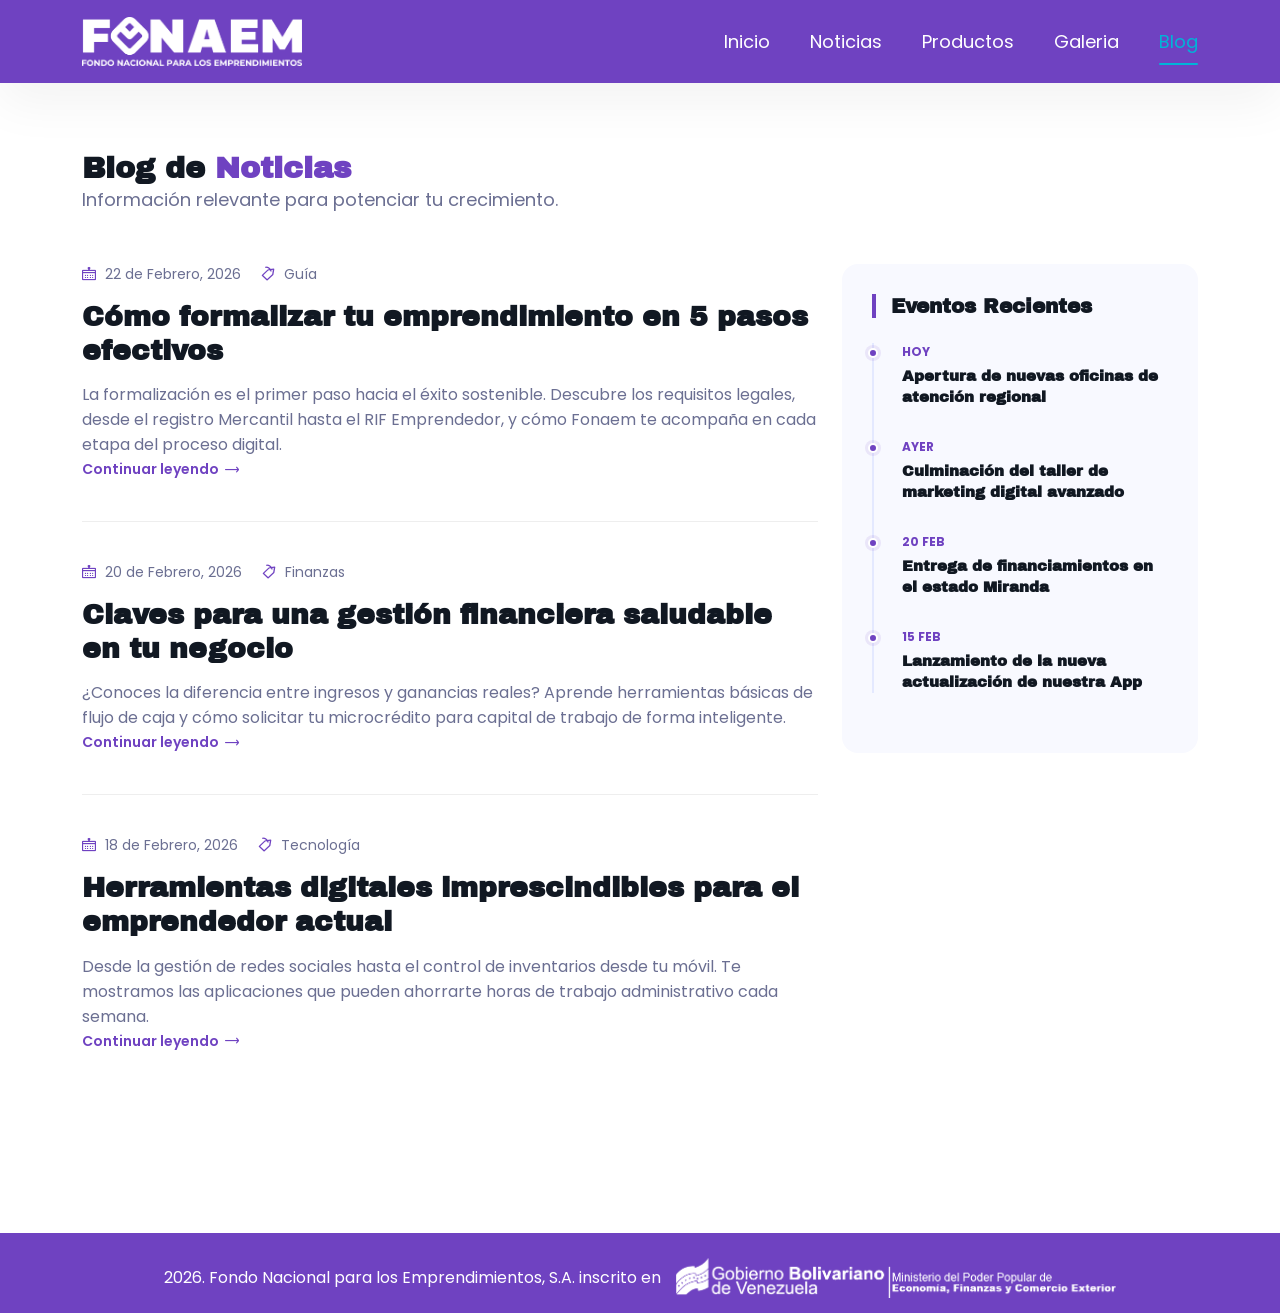
==== commit 101588e2: "m" ====
--- a/blog.html
+++ b/blog.html
@@ -120,6 +120,89 @@
 
         .timeline-content h5 a:hover {
             color: var(--bright-blue);
+        }
+
+        /* Responsive Fixes */
+        @media (max-width: 991px) {
+            .timeline-sidebar {
+                margin-top: 50px;
+                position: static;
+            }
+        }
+
+        @media (max-width: 767px) {
+            body {
+                overflow-x: hidden;
+                width: 100vw;
+            }
+
+            .container {
+                padding-left: 20px;
+                padding-right: 20px;
+                overflow-x: hidden;
+            }
+
+            .page-title-section {
+                padding-top: 100px;
+                padding-bottom: 20px;
+            }
+
+            .page-title-section h2 {
+                font-size: 24px !important;
+                line-height: 1.3;
+            }
+
+            .blog-item .blog-content h2 {
+                font-size: 20px !important;
+                line-height: 1.4;
+            }
+
+            .blog-meta {
+                flex-direction: column;
+                gap: 5px;
+                margin-bottom: 10px;
+            }
+
+            .blog-item {
+                padding-bottom: 30px;
+                margin-bottom: 30px;
+            }
+
+            .timeline-sidebar {
+                padding: 20px;
+                margin-top: 40px;
+            }
+
+            .navbar-brand img {
+                max-width: 150px;
+            }
+        }
+
+        @media (max-width: 991px) {
+            .timeline-sidebar {
+                margin-top: 50px;
+                position: static;
+            }
+        }
+
+        @media (max-width: 767px) {
+            .page-title-section {
+                padding-top: 120px;
+                padding-bottom: 30px;
+            }
+
+            .blog-item .blog-content h2 {
+                font-size: 22px;
+            }
+
+            .blog-meta {
+                flex-direction: column;
+                gap: 10px;
+            }
+
+            .timeline-sidebar {
+                padding: 20px;
+            }
         }
     </style>
 </head>
--- a/assets/css/main.css
+++ b/assets/css/main.css
@@ -437,6 +437,9 @@
 
 .sticky {
   position: fixed;
+  top: 0;
+  left: 0;
+  width: 100%;
   z-index: 99;
   background-color: var(--primary-purple);
   box-shadow: 0px 20px 50px 0px rgba(0, 0, 0, 0.05);
@@ -485,6 +488,12 @@
 
 .navbar-brand img {
   max-width: 220px;
+}
+
+@media (max-width: 767px) {
+  .navbar-brand img {
+    max-width: 150px;
+  }
 }
 
 .navbar-toggler {
